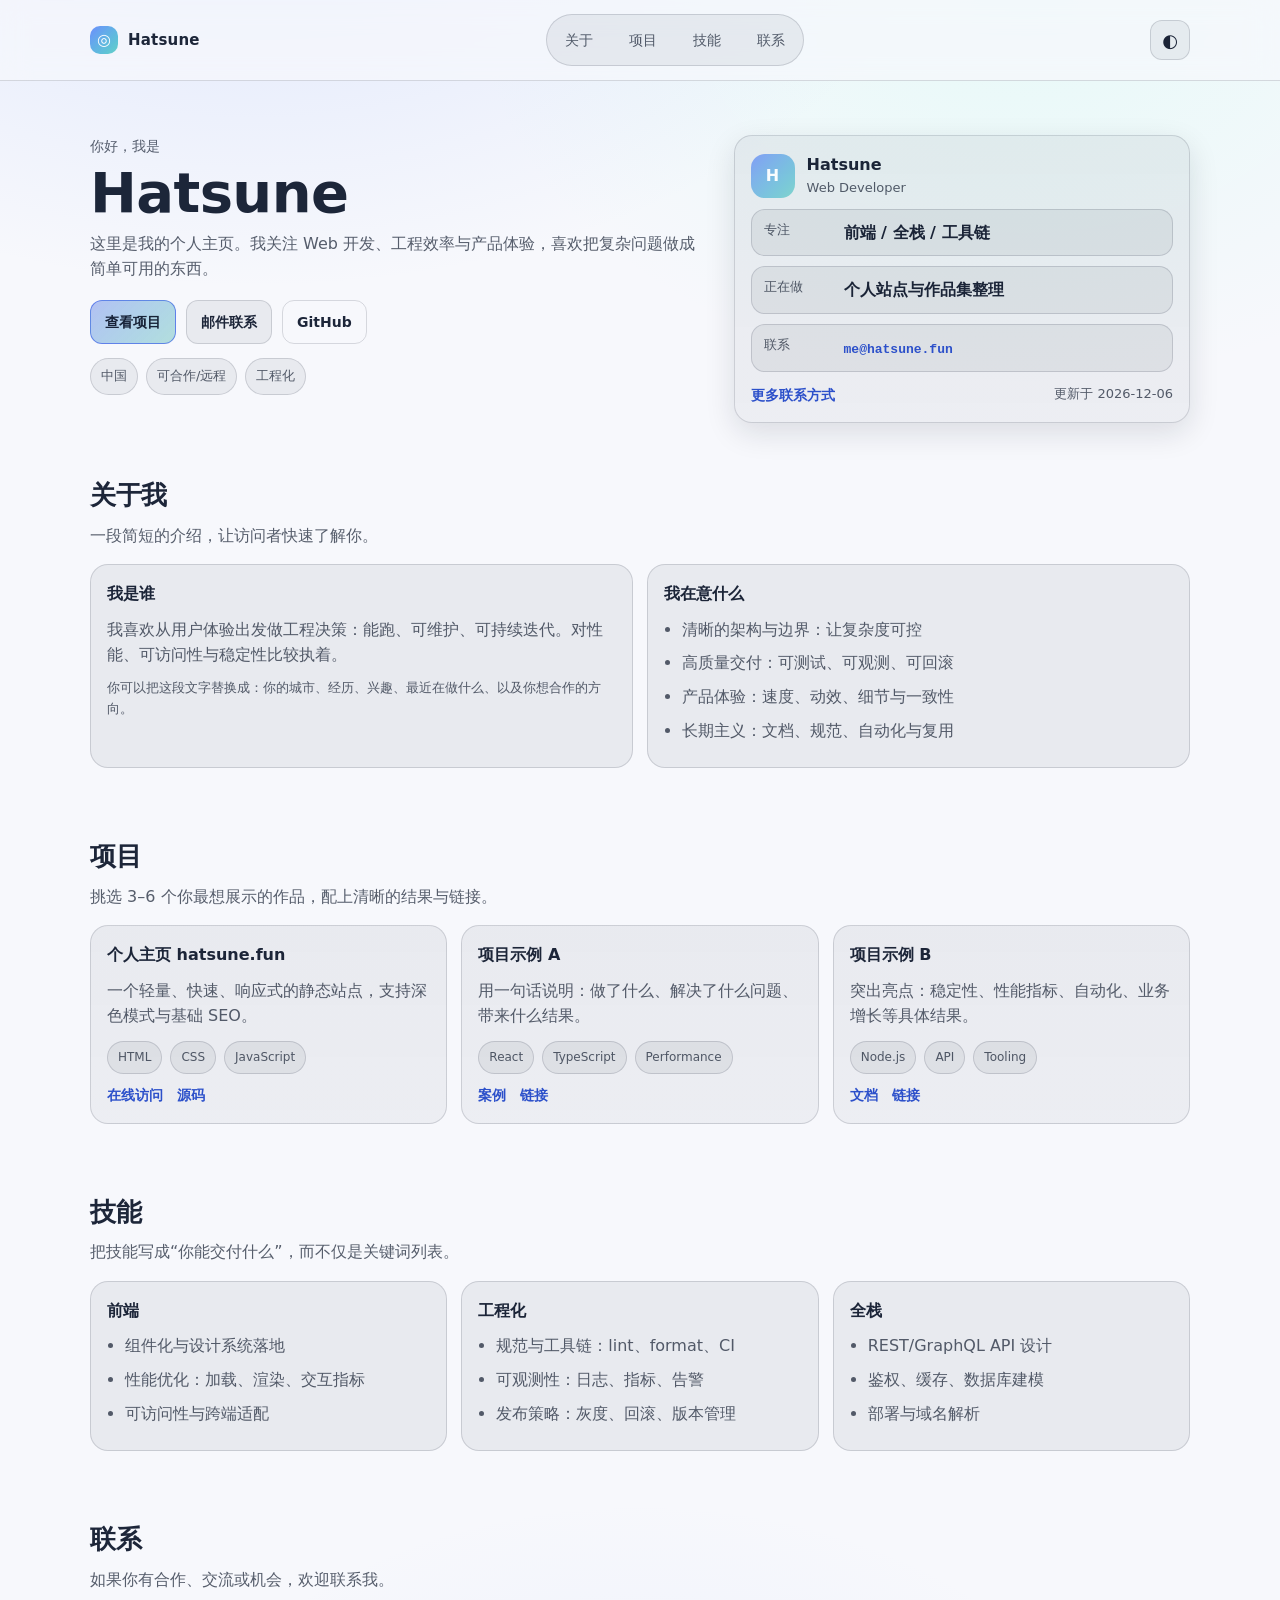
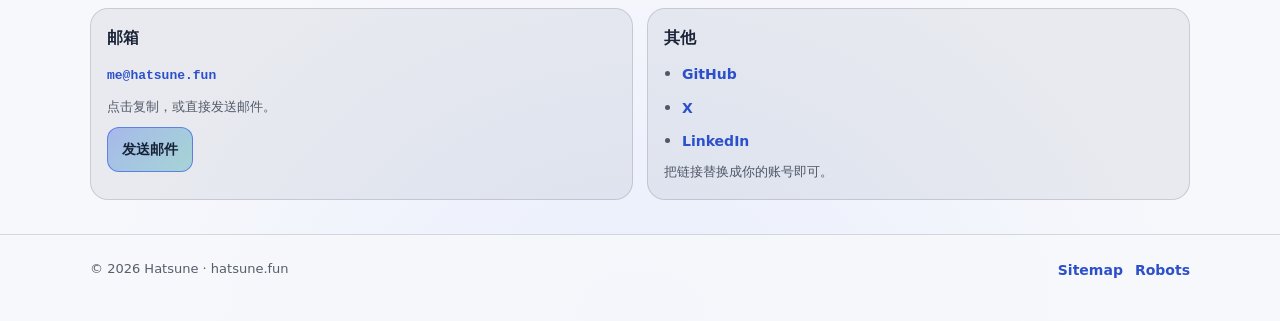
==== index.html @ 5d4ae2ef "init site" ====
<!doctype html>
<html lang="zh-CN">
  <head>
    <meta charset="utf-8" />
    <meta name="viewport" content="width=device-width, initial-scale=1" />
    <meta name="color-scheme" content="light dark" />
    <meta name="theme-color" content="#0b1020" />
    <title>Hatsune · 个人主页</title>
    <meta name="description" content="Hatsune 的个人主页：自我介绍、项目、技能与联系方式。" />
    <link rel="canonical" href="https://hatsune.fun/" />
    <link rel="icon" href="/favicon.svg" type="image/svg+xml" />
    <meta property="og:type" content="website" />
    <meta property="og:title" content="Hatsune · 个人主页" />
    <meta property="og:description" content="自我介绍、项目、技能与联系方式。" />
    <meta property="og:url" content="https://hatsune.fun/" />
    <meta property="og:site_name" content="hatsune.fun" />
    <meta name="twitter:card" content="summary" />
    <link rel="preload" href="/assets/styles.css" as="style" />
    <link rel="stylesheet" href="/assets/styles.css" />
  </head>
  <body>
    <a class="skip-link" href="#main">跳到正文</a>

    <header class="site-header">
      <div class="container header-inner">
        <a class="brand" href="/" aria-label="返回首页">
          <span class="brand-mark" aria-hidden="true">◎</span>
          <span class="brand-text">Hatsune</span>
        </a>

        <nav class="nav" aria-label="主导航">
          <a href="#about">关于</a>
          <a href="#projects">项目</a>
          <a href="#skills">技能</a>
          <a href="#contact">联系</a>
        </nav>

        <div class="header-actions">
          <button class="icon-button" type="button" data-theme-toggle aria-label="切换主题" title="切换主题">
            <span class="icon" aria-hidden="true">◐</span>
          </button>
        </div>
      </div>
    </header>

    <main id="main">
      <section class="hero">
        <div class="container hero-inner">
          <div class="hero-copy">
            <p class="eyebrow">你好，我是</p>
            <h1 class="hero-title">Hatsune</h1>
            <p class="hero-subtitle">
              这里是我的个人主页。我关注 Web 开发、工程效率与产品体验，喜欢把复杂问题做成简单可用的东西。
            </p>

            <div class="cta-row">
              <a class="button primary" href="#projects">查看项目</a>
              <a class="button" href="mailto:me@hatsune.fun">邮件联系</a>
              <a class="button ghost" href="https://github.com/" rel="noreferrer" target="_blank">GitHub</a>
            </div>

            <div class="meta-row">
              <span class="pill">中国</span>
              <span class="pill">可合作/远程</span>
              <span class="pill">工程化</span>
            </div>
          </div>

          <div class="hero-card" aria-label="个人名片">
            <div class="card">
              <div class="card-header">
                <div class="avatar" aria-hidden="true">H</div>
                <div>
                  <div class="card-title">Hatsune</div>
                  <div class="card-subtitle">Web Developer</div>
                </div>
              </div>
              <dl class="kv">
                <div>
                  <dt>专注</dt>
                  <dd>前端 / 全栈 / 工具链</dd>
                </div>
                <div>
                  <dt>正在做</dt>
                  <dd>个人站点与作品集整理</dd>
                </div>
                <div>
                  <dt>联系</dt>
                  <dd>
                    <button class="link-button" type="button" data-copy="me@hatsune.fun" aria-label="复制邮箱">
                      me@hatsune.fun
                    </button>
                  </dd>
                </div>
              </dl>
              <div class="card-footer">
                <a class="text-link" href="#contact">更多联系方式</a>
                <span class="muted" data-last-updated>更新于 2026-06-09</span>
              </div>
            </div>
          </div>
        </div>
      </section>

      <section id="about" class="section">
        <div class="container">
          <div class="section-head">
            <h2>关于我</h2>
            <p>一段简短的介绍，让访问者快速了解你。</p>
          </div>

          <div class="grid-2">
            <div class="panel">
              <h3>我是谁</h3>
              <p>
                我喜欢从用户体验出发做工程决策：能跑、可维护、可持续迭代。对性能、可访问性与稳定性比较执着。
              </p>
              <p class="muted">
                你可以把这段文字替换成：你的城市、经历、兴趣、最近在做什么、以及你想合作的方向。
              </p>
            </div>

            <div class="panel">
              <h3>我在意什么</h3>
              <ul class="list">
                <li>清晰的架构与边界：让复杂度可控</li>
                <li>高质量交付：可测试、可观测、可回滚</li>
                <li>产品体验：速度、动效、细节与一致性</li>
                <li>长期主义：文档、规范、自动化与复用</li>
              </ul>
            </div>
          </div>
        </div>
      </section>

      <section id="projects" class="section">
        <div class="container">
          <div class="section-head">
            <h2>项目</h2>
            <p>挑选 3–6 个你最想展示的作品，配上清晰的结果与链接。</p>
          </div>

          <div class="cards">
            <article class="project-card">
              <h3>个人主页 hatsune.fun</h3>
              <p>一个轻量、快速、响应式的静态站点，支持深色模式与基础 SEO。</p>
              <div class="tags">
                <span class="tag">HTML</span>
                <span class="tag">CSS</span>
                <span class="tag">JavaScript</span>
              </div>
              <div class="card-actions">
                <a class="text-link" href="/">在线访问</a>
                <a class="text-link" href="https://github.com/" rel="noreferrer" target="_blank">源码</a>
              </div>
            </article>

            <article class="project-card">
              <h3>项目示例 A</h3>
              <p>用一句话说明：做了什么、解决了什么问题、带来什么结果。</p>
              <div class="tags">
                <span class="tag">React</span>
                <span class="tag">TypeScript</span>
                <span class="tag">Performance</span>
              </div>
              <div class="card-actions">
                <a class="text-link" href="#" aria-disabled="true">案例</a>
                <a class="text-link" href="#" aria-disabled="true">链接</a>
              </div>
            </article>

            <article class="project-card">
              <h3>项目示例 B</h3>
              <p>突出亮点：稳定性、性能指标、自动化、业务增长等具体结果。</p>
              <div class="tags">
                <span class="tag">Node.js</span>
                <span class="tag">API</span>
                <span class="tag">Tooling</span>
              </div>
              <div class="card-actions">
                <a class="text-link" href="#" aria-disabled="true">文档</a>
                <a class="text-link" href="#" aria-disabled="true">链接</a>
              </div>
            </article>
          </div>
        </div>
      </section>

      <section id="skills" class="section">
        <div class="container">
          <div class="section-head">
            <h2>技能</h2>
            <p>把技能写成“你能交付什么”，而不仅是关键词列表。</p>
          </div>

          <div class="grid-3">
            <div class="panel">
              <h3>前端</h3>
              <ul class="list">
                <li>组件化与设计系统落地</li>
                <li>性能优化：加载、渲染、交互指标</li>
                <li>可访问性与跨端适配</li>
              </ul>
            </div>
            <div class="panel">
              <h3>工程化</h3>
              <ul class="list">
                <li>规范与工具链：lint、format、CI</li>
                <li>可观测性：日志、指标、告警</li>
                <li>发布策略：灰度、回滚、版本管理</li>
              </ul>
            </div>
            <div class="panel">
              <h3>全栈</h3>
              <ul class="list">
                <li>REST/GraphQL API 设计</li>
                <li>鉴权、缓存、数据库建模</li>
                <li>部署与域名解析</li>
              </ul>
            </div>
          </div>
        </div>
      </section>

      <section id="contact" class="section">
        <div class="container">
          <div class="section-head">
            <h2>联系</h2>
            <p>如果你有合作、交流或机会，欢迎联系我。</p>
          </div>

          <div class="grid-2">
            <div class="panel">
              <h3>邮箱</h3>
              <p>
                <button class="link-button" type="button" data-copy="me@hatsune.fun">me@hatsune.fun</button>
              </p>
              <p class="muted">点击复制，或直接发送邮件。</p>
              <div class="card-actions">
                <a class="button primary" href="mailto:me@hatsune.fun">发送邮件</a>
              </div>
            </div>

            <div class="panel">
              <h3>其他</h3>
              <ul class="list">
                <li><a class="text-link" href="https://github.com/" rel="noreferrer" target="_blank">GitHub</a></li>
                <li><a class="text-link" href="https://x.com/" rel="noreferrer" target="_blank">X</a></li>
                <li><a class="text-link" href="https://www.linkedin.com/" rel="noreferrer" target="_blank">LinkedIn</a></li>
              </ul>
              <p class="muted">把链接替换成你的账号即可。</p>
            </div>
          </div>
        </div>
      </section>
    </main>

    <footer class="site-footer">
      <div class="container footer-inner">
        <div class="muted">© <span data-year></span> Hatsune · hatsune.fun</div>
        <div class="footer-links">
          <a class="text-link" href="/sitemap.xml">Sitemap</a>
          <a class="text-link" href="/robots.txt">Robots</a>
        </div>
      </div>
    </footer>

    <div class="toast" role="status" aria-live="polite" aria-atomic="true" hidden data-toast></div>

    <script src="/assets/main.js" defer></script>
  </body>
</html>
---- assets/styles.css ----
:root{
  --bg: #0b1020;
  --panel: rgba(255,255,255,.06);
  --panel-2: rgba(255,255,255,.08);
  --text: rgba(255,255,255,.92);
  --muted: rgba(255,255,255,.68);
  --border: rgba(255,255,255,.12);
  --shadow: 0 10px 30px rgba(0,0,0,.25);
  --accent: #86a8ff;
  --accent-2: #9effe5;
  --danger: #ff6b6b;
  --radius: 18px;
  --radius-sm: 12px;
  --container: 1100px;
  --font: ui-sans-serif, system-ui, -apple-system, BlinkMacSystemFont, "Segoe UI", "PingFang SC", "Hiragino Sans GB", "Microsoft YaHei", Arial, sans-serif;
  --mono: ui-monospace, SFMono-Regular, Menlo, Monaco, Consolas, "Liberation Mono", monospace;
}

:root[data-theme="light"]{
  --bg: #f7f8fc;
  --panel: rgba(10,20,40,.06);
  --panel-2: rgba(10,20,40,.08);
  --text: rgba(10,20,40,.92);
  --muted: rgba(10,20,40,.68);
  --border: rgba(10,20,40,.14);
  --shadow: 0 10px 30px rgba(15,25,40,.12);
  --accent: #315efb;
  --accent-2: #0fb7a2;
}

*{ box-sizing: border-box; }
html{ scroll-behavior: smooth; }
body{
  margin: 0;
  font-family: var(--font);
  color: var(--text);
  background:
    radial-gradient(1200px 800px at 20% -10%, rgba(134,168,255,.25), transparent 60%),
    radial-gradient(1000px 700px at 80% 0%, rgba(158,255,229,.18), transparent 55%),
    radial-gradient(900px 700px at 50% 100%, rgba(134,168,255,.12), transparent 60%),
    var(--bg);
  min-height: 100vh;
  line-height: 1.6;
}

a{ color: inherit; text-decoration: none; }
button{ font-family: inherit; }

.container{
  width: min(var(--container), calc(100% - 40px));
  margin: 0 auto;
}

.skip-link{
  position: absolute;
  left: 12px;
  top: 12px;
  padding: 10px 12px;
  background: var(--panel-2);
  border: 1px solid var(--border);
  border-radius: 999px;
  box-shadow: var(--shadow);
  transform: translateY(-200%);
  transition: transform .2s ease;
  z-index: 1000;
}
.skip-link:focus{ transform: translateY(0); outline: none; }

.site-header{
  position: sticky;
  top: 0;
  z-index: 100;
  backdrop-filter: blur(14px);
  background: color-mix(in srgb, var(--bg) 70%, transparent);
  border-bottom: 1px solid var(--border);
}

.header-inner{
  display: flex;
  align-items: center;
  gap: 16px;
  justify-content: space-between;
  padding: 14px 0;
}

.brand{
  display: inline-flex;
  align-items: center;
  gap: 10px;
  font-weight: 700;
  letter-spacing: .2px;
}

.brand-mark{
  width: 28px;
  height: 28px;
  display: inline-grid;
  place-items: center;
  border-radius: 10px;
  background: linear-gradient(135deg, color-mix(in srgb, var(--accent) 70%, transparent), color-mix(in srgb, var(--accent-2) 60%, transparent));
  color: rgba(255,255,255,.96);
}

.brand-text{ font-size: 15px; }

.nav{
  display: flex;
  align-items: center;
  gap: 12px;
  padding: 6px;
  border: 1px solid var(--border);
  border-radius: 999px;
  background: var(--panel);
}
.nav a{
  padding: 8px 12px;
  border-radius: 999px;
  color: var(--muted);
  font-size: 14px;
}
.nav a:hover{ background: var(--panel-2); color: var(--text); }

.header-actions{ display: flex; align-items: center; gap: 10px; }

.icon-button{
  width: 40px;
  height: 40px;
  border-radius: 12px;
  background: var(--panel);
  border: 1px solid var(--border);
  color: var(--text);
  display: inline-grid;
  place-items: center;
  cursor: pointer;
}
.icon-button:hover{ background: var(--panel-2); }
.icon{ font-size: 18px; }

.hero{
  padding: 54px 0 18px;
}

.hero-inner{
  display: grid;
  grid-template-columns: 1.15fr .85fr;
  gap: 26px;
  align-items: start;
}

.eyebrow{
  margin: 0;
  color: var(--muted);
  font-size: 14px;
}

.hero-title{
  margin: 6px 0 8px;
  font-size: clamp(40px, 5vw, 56px);
  letter-spacing: -0.6px;
  line-height: 1.05;
}

.hero-subtitle{
  margin: 0 0 18px;
  color: var(--muted);
  font-size: 16px;
  max-width: 60ch;
}

.cta-row{
  display: flex;
  flex-wrap: wrap;
  gap: 10px;
  margin-bottom: 14px;
}

.button{
  display: inline-flex;
  align-items: center;
  justify-content: center;
  gap: 8px;
  padding: 10px 14px;
  border-radius: 12px;
  border: 1px solid var(--border);
  background: var(--panel);
  color: var(--text);
  font-weight: 600;
  font-size: 14px;
}
.button:hover{ background: var(--panel-2); }
.button.primary{
  border-color: color-mix(in srgb, var(--accent) 55%, var(--border));
  background: linear-gradient(135deg, color-mix(in srgb, var(--accent) 30%, var(--panel)), color-mix(in srgb, var(--accent-2) 24%, var(--panel)));
}
.button.ghost{ background: transparent; }

.meta-row{
  display: flex;
  flex-wrap: wrap;
  gap: 8px;
  margin-top: 4px;
}
.pill{
  padding: 7px 10px;
  border-radius: 999px;
  border: 1px solid var(--border);
  background: var(--panel);
  color: var(--muted);
  font-size: 13px;
}

.hero-card .card{
  border-radius: var(--radius);
  border: 1px solid var(--border);
  background: linear-gradient(180deg, var(--panel), color-mix(in srgb, var(--panel) 75%, transparent));
  box-shadow: var(--shadow);
  padding: 16px;
}
.card-header{
  display: flex;
  align-items: center;
  gap: 12px;
  margin-bottom: 10px;
}
.avatar{
  width: 44px;
  height: 44px;
  border-radius: 14px;
  display: inline-grid;
  place-items: center;
  background: linear-gradient(135deg, color-mix(in srgb, var(--accent) 55%, transparent), color-mix(in srgb, var(--accent-2) 45%, transparent));
  color: rgba(255,255,255,.96);
  font-weight: 800;
  letter-spacing: .2px;
}
.card-title{ font-weight: 800; }
.card-subtitle{ color: var(--muted); font-size: 13px; }

.kv{
  margin: 0;
  display: grid;
  gap: 10px;
}
.kv > div{
  display: grid;
  grid-template-columns: 70px 1fr;
  gap: 10px;
  padding: 10px 12px;
  border-radius: 14px;
  border: 1px solid var(--border);
  background: var(--panel);
}
.kv dt{ color: var(--muted); font-size: 13px; }
.kv dd{ margin: 0; font-weight: 600; }

.card-footer{
  margin-top: 12px;
  display: flex;
  justify-content: space-between;
  align-items: center;
  gap: 10px;
}

.section{
  padding: 34px 0;
}
.section-head{
  display: grid;
  gap: 6px;
  margin-bottom: 16px;
}
.section-head h2{
  margin: 0;
  font-size: 26px;
  letter-spacing: -0.4px;
}
.section-head p{
  margin: 0;
  color: var(--muted);
}

.grid-2{
  display: grid;
  grid-template-columns: 1fr 1fr;
  gap: 14px;
}
.grid-3{
  display: grid;
  grid-template-columns: 1fr 1fr 1fr;
  gap: 14px;
}

.panel{
  border-radius: var(--radius);
  border: 1px solid var(--border);
  background: var(--panel);
  padding: 16px;
}
.panel h3{ margin: 0 0 10px; font-size: 16px; }
.panel p{ margin: 0 0 10px; color: var(--muted); }
.panel p:last-child{ margin-bottom: 0; }

.list{
  margin: 0;
  padding-left: 18px;
  color: var(--muted);
}
.list li{ margin: 8px 0; }

.cards{
  display: grid;
  grid-template-columns: repeat(3, minmax(0, 1fr));
  gap: 14px;
}
.project-card{
  border-radius: var(--radius);
  border: 1px solid var(--border);
  background: linear-gradient(180deg, var(--panel), color-mix(in srgb, var(--panel) 75%, transparent));
  padding: 16px;
  min-height: 190px;
  display: flex;
  flex-direction: column;
  gap: 10px;
}
.project-card h3{ margin: 0; font-size: 16px; }
.project-card p{ margin: 0; color: var(--muted); }

.tags{
  display: flex;
  flex-wrap: wrap;
  gap: 8px;
  margin-top: 2px;
}
.tag{
  padding: 6px 10px;
  border-radius: 999px;
  border: 1px solid var(--border);
  background: var(--panel);
  color: var(--muted);
  font-size: 12px;
}

.card-actions{
  margin-top: auto;
  display: flex;
  gap: 14px;
  align-items: center;
}

.text-link{
  color: color-mix(in srgb, var(--accent) 75%, var(--text));
  font-weight: 650;
  font-size: 14px;
}
.text-link:hover{ text-decoration: underline; }

.link-button{
  padding: 0;
  border: 0;
  background: transparent;
  color: color-mix(in srgb, var(--accent) 75%, var(--text));
  font-weight: 700;
  cursor: pointer;
  font-family: var(--mono);
  font-size: 13px;
}
.link-button:hover{ text-decoration: underline; }

.muted{ color: var(--muted); font-size: 13px; }

.site-footer{
  padding: 24px 0 40px;
  border-top: 1px solid var(--border);
  background: color-mix(in srgb, var(--bg) 85%, transparent);
}
.footer-inner{
  display: flex;
  align-items: center;
  justify-content: space-between;
  gap: 10px;
}
.footer-links{
  display: flex;
  gap: 12px;
  align-items: center;
}

.toast{
  position: fixed;
  left: 50%;
  bottom: 18px;
  transform: translateX(-50%);
  padding: 10px 12px;
  border-radius: 12px;
  border: 1px solid var(--border);
  background: color-mix(in srgb, var(--bg) 70%, transparent);
  box-shadow: var(--shadow);
  color: var(--text);
  backdrop-filter: blur(14px);
  max-width: min(520px, calc(100% - 24px));
}

@media (max-width: 920px){
  .hero-inner{ grid-template-columns: 1fr; }
  .cards{ grid-template-columns: 1fr; }
  .grid-3{ grid-template-columns: 1fr; }
  .grid-2{ grid-template-columns: 1fr; }
  .nav{ display: none; }
  .hero{ padding-top: 34px; }
}

@media (prefers-reduced-motion: reduce){
  html{ scroll-behavior: auto; }
  *{ transition: none !important; }
}
---- assets/styles.css ----
:root{
  --bg: #0b1020;
  --panel: rgba(255,255,255,.06);
  --panel-2: rgba(255,255,255,.08);
  --text: rgba(255,255,255,.92);
  --muted: rgba(255,255,255,.68);
  --border: rgba(255,255,255,.12);
  --shadow: 0 10px 30px rgba(0,0,0,.25);
  --accent: #86a8ff;
  --accent-2: #9effe5;
  --danger: #ff6b6b;
  --radius: 18px;
  --radius-sm: 12px;
  --container: 1100px;
  --font: ui-sans-serif, system-ui, -apple-system, BlinkMacSystemFont, "Segoe UI", "PingFang SC", "Hiragino Sans GB", "Microsoft YaHei", Arial, sans-serif;
  --mono: ui-monospace, SFMono-Regular, Menlo, Monaco, Consolas, "Liberation Mono", monospace;
}

:root[data-theme="light"]{
  --bg: #f7f8fc;
  --panel: rgba(10,20,40,.06);
  --panel-2: rgba(10,20,40,.08);
  --text: rgba(10,20,40,.92);
  --muted: rgba(10,20,40,.68);
  --border: rgba(10,20,40,.14);
  --shadow: 0 10px 30px rgba(15,25,40,.12);
  --accent: #315efb;
  --accent-2: #0fb7a2;
}

*{ box-sizing: border-box; }
html{ scroll-behavior: smooth; }
body{
  margin: 0;
  font-family: var(--font);
  color: var(--text);
  background:
    radial-gradient(1200px 800px at 20% -10%, rgba(134,168,255,.25), transparent 60%),
    radial-gradient(1000px 700px at 80% 0%, rgba(158,255,229,.18), transparent 55%),
    radial-gradient(900px 700px at 50% 100%, rgba(134,168,255,.12), transparent 60%),
    var(--bg);
  min-height: 100vh;
  line-height: 1.6;
}

a{ color: inherit; text-decoration: none; }
button{ font-family: inherit; }

.container{
  width: min(var(--container), calc(100% - 40px));
  margin: 0 auto;
}

.skip-link{
  position: absolute;
  left: 12px;
  top: 12px;
  padding: 10px 12px;
  background: var(--panel-2);
  border: 1px solid var(--border);
  border-radius: 999px;
  box-shadow: var(--shadow);
  transform: translateY(-200%);
  transition: transform .2s ease;
  z-index: 1000;
}
.skip-link:focus{ transform: translateY(0); outline: none; }

.site-header{
  position: sticky;
  top: 0;
  z-index: 100;
  backdrop-filter: blur(14px);
  background: color-mix(in srgb, var(--bg) 70%, transparent);
  border-bottom: 1px solid var(--border);
}

.header-inner{
  display: flex;
  align-items: center;
  gap: 16px;
  justify-content: space-between;
  padding: 14px 0;
}

.brand{
  display: inline-flex;
  align-items: center;
  gap: 10px;
  font-weight: 700;
  letter-spacing: .2px;
}

.brand-mark{
  width: 28px;
  height: 28px;
  display: inline-grid;
  place-items: center;
  border-radius: 10px;
  background: linear-gradient(135deg, color-mix(in srgb, var(--accent) 70%, transparent), color-mix(in srgb, var(--accent-2) 60%, transparent));
  color: rgba(255,255,255,.96);
}

.brand-text{ font-size: 15px; }

.nav{
  display: flex;
  align-items: center;
  gap: 12px;
  padding: 6px;
  border: 1px solid var(--border);
  border-radius: 999px;
  background: var(--panel);
}
.nav a{
  padding: 8px 12px;
  border-radius: 999px;
  color: var(--muted);
  font-size: 14px;
}
.nav a:hover{ background: var(--panel-2); color: var(--text); }

.header-actions{ display: flex; align-items: center; gap: 10px; }

.icon-button{
  width: 40px;
  height: 40px;
  border-radius: 12px;
  background: var(--panel);
  border: 1px solid var(--border);
  color: var(--text);
  display: inline-grid;
  place-items: center;
  cursor: pointer;
}
.icon-button:hover{ background: var(--panel-2); }
.icon{ font-size: 18px; }

.hero{
  padding: 54px 0 18px;
}

.hero-inner{
  display: grid;
  grid-template-columns: 1.15fr .85fr;
  gap: 26px;
  align-items: start;
}

.eyebrow{
  margin: 0;
  color: var(--muted);
  font-size: 14px;
}

.hero-title{
  margin: 6px 0 8px;
  font-size: clamp(40px, 5vw, 56px);
  letter-spacing: -0.6px;
  line-height: 1.05;
}

.hero-subtitle{
  margin: 0 0 18px;
  color: var(--muted);
  font-size: 16px;
  max-width: 60ch;
}

.cta-row{
  display: flex;
  flex-wrap: wrap;
  gap: 10px;
  margin-bottom: 14px;
}

.button{
  display: inline-flex;
  align-items: center;
  justify-content: center;
  gap: 8px;
  padding: 10px 14px;
  border-radius: 12px;
  border: 1px solid var(--border);
  background: var(--panel);
  color: var(--text);
  font-weight: 600;
  font-size: 14px;
}
.button:hover{ background: var(--panel-2); }
.button.primary{
  border-color: color-mix(in srgb, var(--accent) 55%, var(--border));
  background: linear-gradient(135deg, color-mix(in srgb, var(--accent) 30%, var(--panel)), color-mix(in srgb, var(--accent-2) 24%, var(--panel)));
}
.button.ghost{ background: transparent; }

.meta-row{
  display: flex;
  flex-wrap: wrap;
  gap: 8px;
  margin-top: 4px;
}
.pill{
  padding: 7px 10px;
  border-radius: 999px;
  border: 1px solid var(--border);
  background: var(--panel);
  color: var(--muted);
  font-size: 13px;
}

.hero-card .card{
  border-radius: var(--radius);
  border: 1px solid var(--border);
  background: linear-gradient(180deg, var(--panel), color-mix(in srgb, var(--panel) 75%, transparent));
  box-shadow: var(--shadow);
  padding: 16px;
}
.card-header{
  display: flex;
  align-items: center;
  gap: 12px;
  margin-bottom: 10px;
}
.avatar{
  width: 44px;
  height: 44px;
  border-radius: 14px;
  display: inline-grid;
  place-items: center;
  background: linear-gradient(135deg, color-mix(in srgb, var(--accent) 55%, transparent), color-mix(in srgb, var(--accent-2) 45%, transparent));
  color: rgba(255,255,255,.96);
  font-weight: 800;
  letter-spacing: .2px;
}
.card-title{ font-weight: 800; }
.card-subtitle{ color: var(--muted); font-size: 13px; }

.kv{
  margin: 0;
  display: grid;
  gap: 10px;
}
.kv > div{
  display: grid;
  grid-template-columns: 70px 1fr;
  gap: 10px;
  padding: 10px 12px;
  border-radius: 14px;
  border: 1px solid var(--border);
  background: var(--panel);
}
.kv dt{ color: var(--muted); font-size: 13px; }
.kv dd{ margin: 0; font-weight: 600; }

.card-footer{
  margin-top: 12px;
  display: flex;
  justify-content: space-between;
  align-items: center;
  gap: 10px;
}

.section{
  padding: 34px 0;
}
.section-head{
  display: grid;
  gap: 6px;
  margin-bottom: 16px;
}
.section-head h2{
  margin: 0;
  font-size: 26px;
  letter-spacing: -0.4px;
}
.section-head p{
  margin: 0;
  color: var(--muted);
}

.grid-2{
  display: grid;
  grid-template-columns: 1fr 1fr;
  gap: 14px;
}
.grid-3{
  display: grid;
  grid-template-columns: 1fr 1fr 1fr;
  gap: 14px;
}

.panel{
  border-radius: var(--radius);
  border: 1px solid var(--border);
  background: var(--panel);
  padding: 16px;
}
.panel h3{ margin: 0 0 10px; font-size: 16px; }
.panel p{ margin: 0 0 10px; color: var(--muted); }
.panel p:last-child{ margin-bottom: 0; }

.list{
  margin: 0;
  padding-left: 18px;
  color: var(--muted);
}
.list li{ margin: 8px 0; }

.cards{
  display: grid;
  grid-template-columns: repeat(3, minmax(0, 1fr));
  gap: 14px;
}
.project-card{
  border-radius: var(--radius);
  border: 1px solid var(--border);
  background: linear-gradient(180deg, var(--panel), color-mix(in srgb, var(--panel) 75%, transparent));
  padding: 16px;
  min-height: 190px;
  display: flex;
  flex-direction: column;
  gap: 10px;
}
.project-card h3{ margin: 0; font-size: 16px; }
.project-card p{ margin: 0; color: var(--muted); }

.tags{
  display: flex;
  flex-wrap: wrap;
  gap: 8px;
  margin-top: 2px;
}
.tag{
  padding: 6px 10px;
  border-radius: 999px;
  border: 1px solid var(--border);
  background: var(--panel);
  color: var(--muted);
  font-size: 12px;
}

.card-actions{
  margin-top: auto;
  display: flex;
  gap: 14px;
  align-items: center;
}

.text-link{
  color: color-mix(in srgb, var(--accent) 75%, var(--text));
  font-weight: 650;
  font-size: 14px;
}
.text-link:hover{ text-decoration: underline; }

.link-button{
  padding: 0;
  border: 0;
  background: transparent;
  color: color-mix(in srgb, var(--accent) 75%, var(--text));
  font-weight: 700;
  cursor: pointer;
  font-family: var(--mono);
  font-size: 13px;
}
.link-button:hover{ text-decoration: underline; }

.muted{ color: var(--muted); font-size: 13px; }

.site-footer{
  padding: 24px 0 40px;
  border-top: 1px solid var(--border);
  background: color-mix(in srgb, var(--bg) 85%, transparent);
}
.footer-inner{
  display: flex;
  align-items: center;
  justify-content: space-between;
  gap: 10px;
}
.footer-links{
  display: flex;
  gap: 12px;
  align-items: center;
}

.toast{
  position: fixed;
  left: 50%;
  bottom: 18px;
  transform: translateX(-50%);
  padding: 10px 12px;
  border-radius: 12px;
  border: 1px solid var(--border);
  background: color-mix(in srgb, var(--bg) 70%, transparent);
  box-shadow: var(--shadow);
  color: var(--text);
  backdrop-filter: blur(14px);
  max-width: min(520px, calc(100% - 24px));
}

@media (max-width: 920px){
  .hero-inner{ grid-template-columns: 1fr; }
  .cards{ grid-template-columns: 1fr; }
  .grid-3{ grid-template-columns: 1fr; }
  .grid-2{ grid-template-columns: 1fr; }
  .nav{ display: none; }
  .hero{ padding-top: 34px; }
}

@media (prefers-reduced-motion: reduce){
  html{ scroll-behavior: auto; }
  *{ transition: none !important; }
}
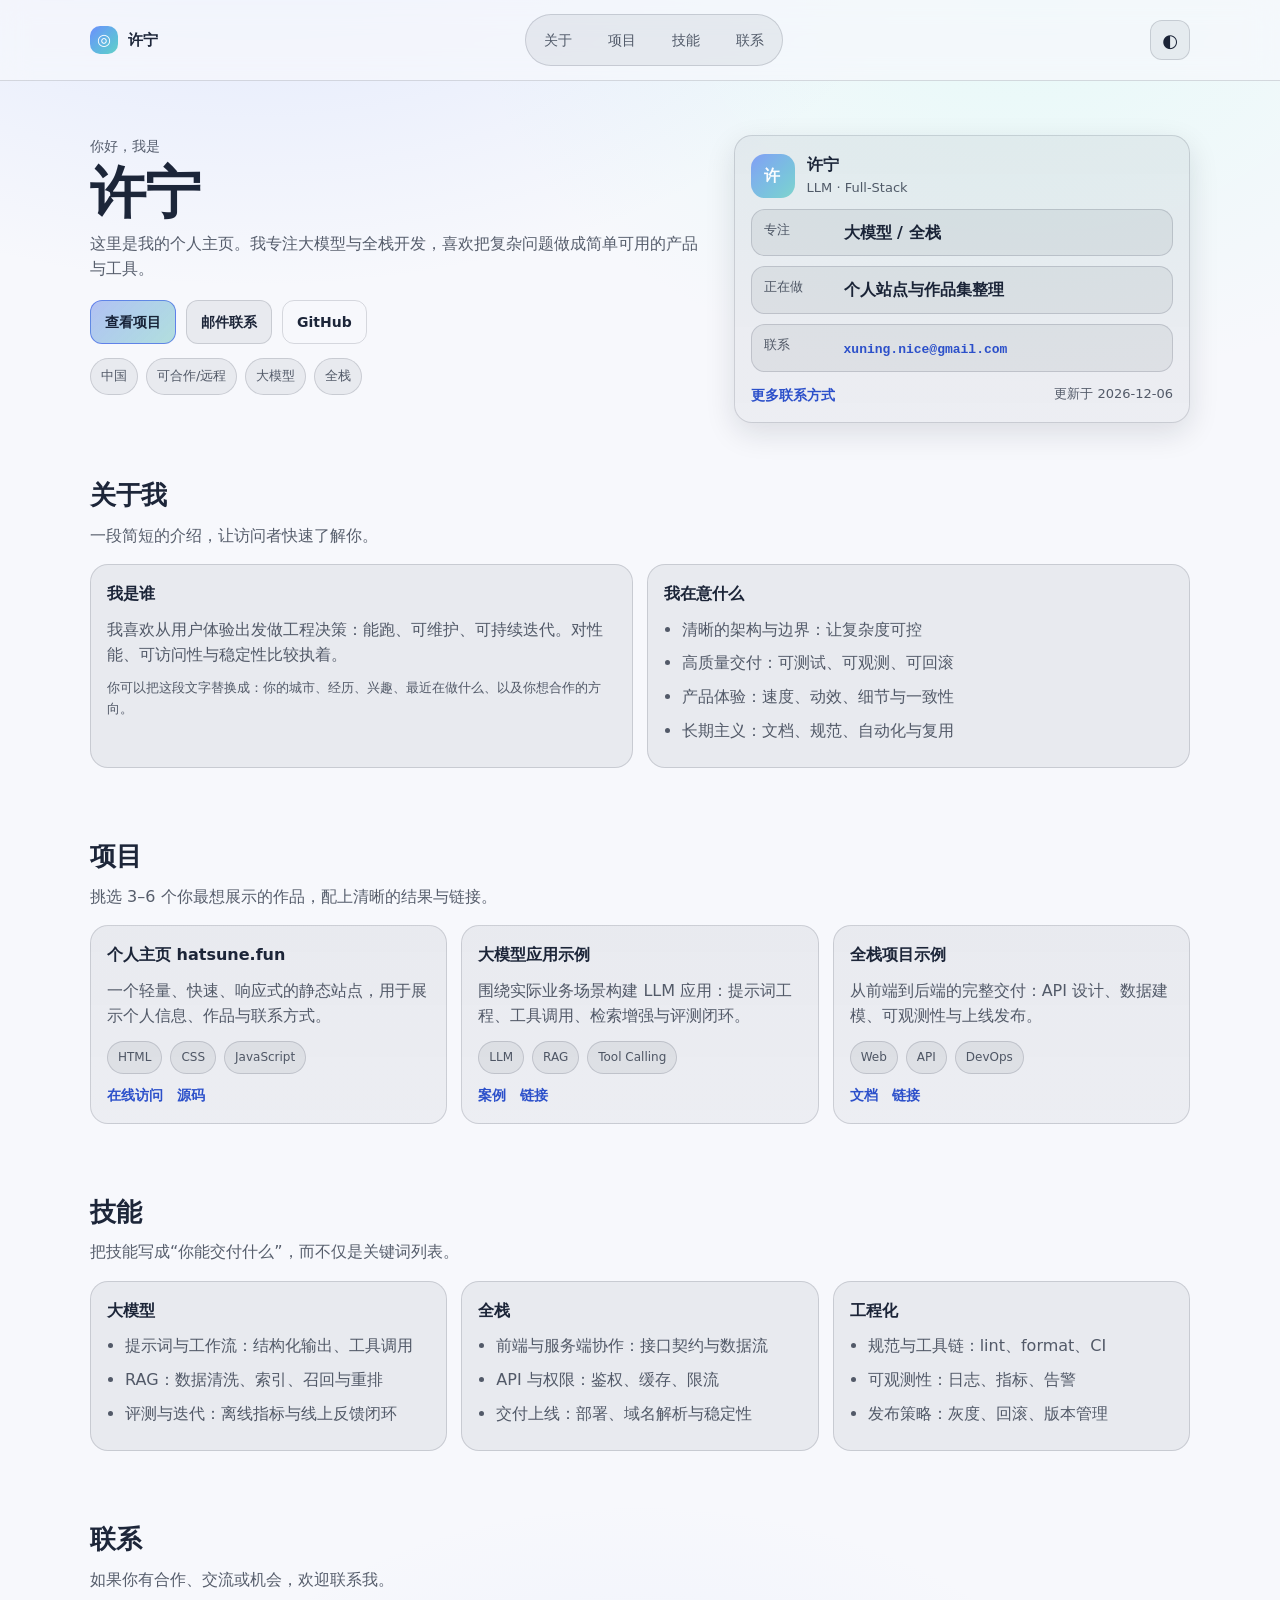
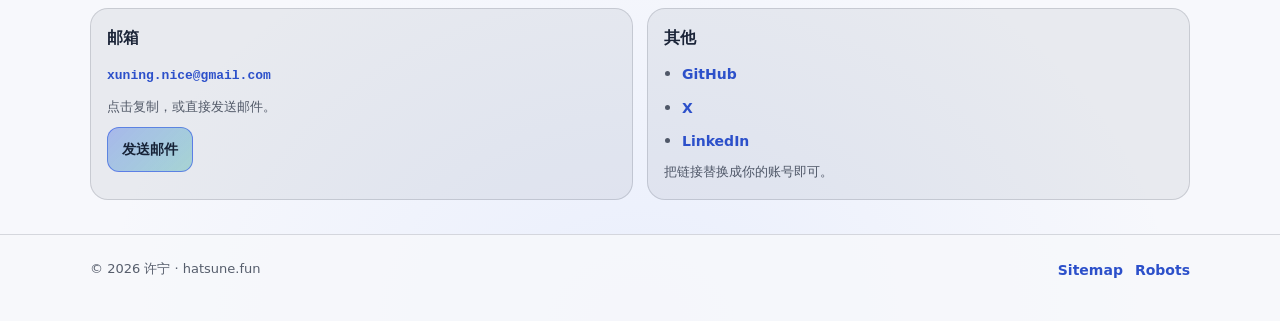
==== commit edfa02d3: "update profile content" ====
--- a/index.html
+++ b/index.html
@@ -5,13 +5,13 @@
     <meta name="viewport" content="width=device-width, initial-scale=1" />
     <meta name="color-scheme" content="light dark" />
     <meta name="theme-color" content="#0b1020" />
-    <title>Hatsune · 个人主页</title>
-    <meta name="description" content="Hatsune 的个人主页：自我介绍、项目、技能与联系方式。" />
+    <title>许宁 · 个人主页</title>
+    <meta name="description" content="许宁的个人主页：大模型与全栈方向，自我介绍、项目与联系方式。" />
     <link rel="canonical" href="https://hatsune.fun/" />
     <link rel="icon" href="/favicon.svg" type="image/svg+xml" />
     <meta property="og:type" content="website" />
-    <meta property="og:title" content="Hatsune · 个人主页" />
-    <meta property="og:description" content="自我介绍、项目、技能与联系方式。" />
+    <meta property="og:title" content="许宁 · 个人主页" />
+    <meta property="og:description" content="大模型与全栈方向：自我介绍、项目与联系方式。" />
     <meta property="og:url" content="https://hatsune.fun/" />
     <meta property="og:site_name" content="hatsune.fun" />
     <meta name="twitter:card" content="summary" />
@@ -25,7 +25,7 @@
       <div class="container header-inner">
         <a class="brand" href="/" aria-label="返回首页">
           <span class="brand-mark" aria-hidden="true">◎</span>
-          <span class="brand-text">Hatsune</span>
+          <span class="brand-text">许宁</span>
         </a>
 
         <nav class="nav" aria-label="主导航">
@@ -36,9 +36,42 @@
         </nav>
 
         <div class="header-actions">
+          <button
+            class="icon-button menu-button"
+            type="button"
+            data-nav-toggle
+            aria-label="打开菜单"
+            aria-controls="mobile-nav"
+            aria-expanded="false"
+            title="菜单"
+          >
+            <span class="icon" aria-hidden="true">≡</span>
+          </button>
           <button class="icon-button" type="button" data-theme-toggle aria-label="切换主题" title="切换主题">
             <span class="icon" aria-hidden="true">◐</span>
           </button>
+        </div>
+      </div>
+
+      <div class="nav-drawer" id="mobile-nav" data-nav-drawer hidden>
+        <button class="nav-backdrop" type="button" data-nav-close aria-label="关闭菜单"></button>
+        <div class="nav-sheet" role="dialog" aria-modal="true" aria-label="站点导航">
+          <div class="nav-sheet-head">
+            <div class="nav-sheet-title">导航</div>
+            <button class="icon-button" type="button" data-nav-close aria-label="关闭菜单" title="关闭">
+              <span class="icon" aria-hidden="true">×</span>
+            </button>
+          </div>
+          <nav class="nav-sheet-links" aria-label="移动端导航">
+            <a href="#about" data-nav-link>关于</a>
+            <a href="#projects" data-nav-link>项目</a>
+            <a href="#skills" data-nav-link>技能</a>
+            <a href="#contact" data-nav-link>联系</a>
+          </nav>
+          <div class="nav-sheet-actions">
+            <a class="button primary" href="#projects" data-nav-link>查看项目</a>
+            <a class="button" href="mailto:me@hatsune.fun">邮件联系</a>
+          </div>
         </div>
       </div>
     </header>
@@ -48,37 +81,38 @@
         <div class="container hero-inner">
           <div class="hero-copy">
             <p class="eyebrow">你好，我是</p>
-            <h1 class="hero-title">Hatsune</h1>
+            <h1 class="hero-title">许宁</h1>
             <p class="hero-subtitle">
-              这里是我的个人主页。我关注 Web 开发、工程效率与产品体验，喜欢把复杂问题做成简单可用的东西。
+              这里是我的个人主页。我专注大模型与全栈开发，喜欢把复杂问题做成简单可用的产品与工具。
             </p>
 
             <div class="cta-row">
               <a class="button primary" href="#projects">查看项目</a>
-              <a class="button" href="mailto:me@hatsune.fun">邮件联系</a>
-              <a class="button ghost" href="https://github.com/" rel="noreferrer" target="_blank">GitHub</a>
+              <a class="button" href="mailto:xuning.nice@gmail.com">邮件联系</a>
+              <a class="button ghost" href="https://github.com/XEN-XUNING" rel="noreferrer" target="_blank">GitHub</a>
             </div>
 
             <div class="meta-row">
               <span class="pill">中国</span>
               <span class="pill">可合作/远程</span>
-              <span class="pill">工程化</span>
+              <span class="pill">大模型</span>
+              <span class="pill">全栈</span>
             </div>
           </div>
 
           <div class="hero-card" aria-label="个人名片">
             <div class="card">
               <div class="card-header">
-                <div class="avatar" aria-hidden="true">H</div>
+                <div class="avatar" aria-hidden="true">许</div>
                 <div>
-                  <div class="card-title">Hatsune</div>
-                  <div class="card-subtitle">Web Developer</div>
+                  <div class="card-title">许宁</div>
+                  <div class="card-subtitle">LLM · Full-Stack</div>
                 </div>
               </div>
               <dl class="kv">
                 <div>
                   <dt>专注</dt>
-                  <dd>前端 / 全栈 / 工具链</dd>
+                  <dd>大模型 / 全栈</dd>
                 </div>
                 <div>
                   <dt>正在做</dt>
@@ -87,8 +121,8 @@
                 <div>
                   <dt>联系</dt>
                   <dd>
-                    <button class="link-button" type="button" data-copy="me@hatsune.fun" aria-label="复制邮箱">
-                      me@hatsune.fun
+                    <button class="link-button" type="button" data-copy="xuning.nice@gmail.com" aria-label="复制邮箱">
+                      xuning.nice@gmail.com
                     </button>
                   </dd>
                 </div>
@@ -143,7 +177,7 @@
           <div class="cards">
             <article class="project-card">
               <h3>个人主页 hatsune.fun</h3>
-              <p>一个轻量、快速、响应式的静态站点，支持深色模式与基础 SEO。</p>
+              <p>一个轻量、快速、响应式的静态站点，用于展示个人信息、作品与联系方式。</p>
               <div class="tags">
                 <span class="tag">HTML</span>
                 <span class="tag">CSS</span>
@@ -151,17 +185,17 @@
               </div>
               <div class="card-actions">
                 <a class="text-link" href="/">在线访问</a>
-                <a class="text-link" href="https://github.com/" rel="noreferrer" target="_blank">源码</a>
+                <a class="text-link" href="https://github.com/XEN-XUNING/XEN-XUNING.github.io" rel="noreferrer" target="_blank">源码</a>
               </div>
             </article>
 
             <article class="project-card">
-              <h3>项目示例 A</h3>
-              <p>用一句话说明：做了什么、解决了什么问题、带来什么结果。</p>
+              <h3>大模型应用示例</h3>
+              <p>围绕实际业务场景构建 LLM 应用：提示词工程、工具调用、检索增强与评测闭环。</p>
               <div class="tags">
-                <span class="tag">React</span>
-                <span class="tag">TypeScript</span>
-                <span class="tag">Performance</span>
+                <span class="tag">LLM</span>
+                <span class="tag">RAG</span>
+                <span class="tag">Tool Calling</span>
               </div>
               <div class="card-actions">
                 <a class="text-link" href="#" aria-disabled="true">案例</a>
@@ -170,12 +204,12 @@
             </article>
 
             <article class="project-card">
-              <h3>项目示例 B</h3>
-              <p>突出亮点：稳定性、性能指标、自动化、业务增长等具体结果。</p>
+              <h3>全栈项目示例</h3>
+              <p>从前端到后端的完整交付：API 设计、数据建模、可观测性与上线发布。</p>
               <div class="tags">
-                <span class="tag">Node.js</span>
+                <span class="tag">Web</span>
                 <span class="tag">API</span>
-                <span class="tag">Tooling</span>
+                <span class="tag">DevOps</span>
               </div>
               <div class="card-actions">
                 <a class="text-link" href="#" aria-disabled="true">文档</a>
@@ -195,11 +229,19 @@
 
           <div class="grid-3">
             <div class="panel">
-              <h3>前端</h3>
-              <ul class="list">
-                <li>组件化与设计系统落地</li>
-                <li>性能优化：加载、渲染、交互指标</li>
-                <li>可访问性与跨端适配</li>
+              <h3>大模型</h3>
+              <ul class="list">
+                <li>提示词与工作流：结构化输出、工具调用</li>
+                <li>RAG：数据清洗、索引、召回与重排</li>
+                <li>评测与迭代：离线指标与线上反馈闭环</li>
+              </ul>
+            </div>
+            <div class="panel">
+              <h3>全栈</h3>
+              <ul class="list">
+                <li>前端与服务端协作：接口契约与数据流</li>
+                <li>API 与权限：鉴权、缓存、限流</li>
+                <li>交付上线：部署、域名解析与稳定性</li>
               </ul>
             </div>
             <div class="panel">
@@ -208,14 +250,6 @@
                 <li>规范与工具链：lint、format、CI</li>
                 <li>可观测性：日志、指标、告警</li>
                 <li>发布策略：灰度、回滚、版本管理</li>
-              </ul>
-            </div>
-            <div class="panel">
-              <h3>全栈</h3>
-              <ul class="list">
-                <li>REST/GraphQL API 设计</li>
-                <li>鉴权、缓存、数据库建模</li>
-                <li>部署与域名解析</li>
               </ul>
             </div>
           </div>
@@ -233,18 +267,18 @@
             <div class="panel">
               <h3>邮箱</h3>
               <p>
-                <button class="link-button" type="button" data-copy="me@hatsune.fun">me@hatsune.fun</button>
+                <button class="link-button" type="button" data-copy="xuning.nice@gmail.com">xuning.nice@gmail.com</button>
               </p>
               <p class="muted">点击复制，或直接发送邮件。</p>
               <div class="card-actions">
-                <a class="button primary" href="mailto:me@hatsune.fun">发送邮件</a>
+                <a class="button primary" href="mailto:xuning.nice@gmail.com">发送邮件</a>
               </div>
             </div>
 
             <div class="panel">
               <h3>其他</h3>
               <ul class="list">
-                <li><a class="text-link" href="https://github.com/" rel="noreferrer" target="_blank">GitHub</a></li>
+                <li><a class="text-link" href="https://github.com/XEN-XUNING" rel="noreferrer" target="_blank">GitHub</a></li>
                 <li><a class="text-link" href="https://x.com/" rel="noreferrer" target="_blank">X</a></li>
                 <li><a class="text-link" href="https://www.linkedin.com/" rel="noreferrer" target="_blank">LinkedIn</a></li>
               </ul>
@@ -257,7 +291,7 @@
 
     <footer class="site-footer">
       <div class="container footer-inner">
-        <div class="muted">© <span data-year></span> Hatsune · hatsune.fun</div>
+        <div class="muted">© <span data-year></span> 许宁 · hatsune.fun</div>
         <div class="footer-links">
           <a class="text-link" href="/sitemap.xml">Sitemap</a>
           <a class="text-link" href="/robots.txt">Robots</a>
--- a/assets/styles.css
+++ b/assets/styles.css
@@ -12,6 +12,7 @@
   --radius: 18px;
   --radius-sm: 12px;
   --container: 1100px;
+  --ring: 0 0 0 4px color-mix(in srgb, var(--accent) 35%, transparent);
   --font: ui-sans-serif, system-ui, -apple-system, BlinkMacSystemFont, "Segoe UI", "PingFang SC", "Hiragino Sans GB", "Microsoft YaHei", Arial, sans-serif;
   --mono: ui-monospace, SFMono-Regular, Menlo, Monaco, Consolas, "Liberation Mono", monospace;
 }
@@ -34,6 +35,8 @@
   margin: 0;
   font-family: var(--font);
   color: var(--text);
+  -webkit-font-smoothing: antialiased;
+  -moz-osx-font-smoothing: grayscale;
   background:
     radial-gradient(1200px 800px at 20% -10%, rgba(134,168,255,.25), transparent 60%),
     radial-gradient(1000px 700px at 80% 0%, rgba(158,255,229,.18), transparent 55%),
@@ -45,6 +48,13 @@
 
 a{ color: inherit; text-decoration: none; }
 button{ font-family: inherit; }
+::selection{ background: color-mix(in srgb, var(--accent) 30%, transparent); }
+
+:focus-visible{
+  outline: none;
+  box-shadow: var(--ring);
+  border-radius: 10px;
+}
 
 .container{
   width: min(var(--container), calc(100% - 40px));
@@ -135,6 +145,62 @@
 }
 .icon-button:hover{ background: var(--panel-2); }
 .icon{ font-size: 18px; }
+.menu-button{ display: none; }
+
+.nav-drawer{
+  position: fixed;
+  inset: 0;
+  z-index: 200;
+}
+.nav-backdrop{
+  position: absolute;
+  inset: 0;
+  border: 0;
+  background: rgba(0,0,0,.42);
+  backdrop-filter: blur(4px);
+  cursor: pointer;
+}
+.nav-sheet{
+  position: absolute;
+  top: 10px;
+  right: 10px;
+  width: min(420px, calc(100% - 20px));
+  border-radius: var(--radius);
+  border: 1px solid var(--border);
+  background: color-mix(in srgb, var(--bg) 78%, transparent);
+  box-shadow: var(--shadow);
+  padding: 14px;
+}
+.nav-sheet-head{
+  display: flex;
+  align-items: center;
+  justify-content: space-between;
+  gap: 10px;
+  padding-bottom: 10px;
+  border-bottom: 1px solid var(--border);
+}
+.nav-sheet-title{ font-weight: 800; letter-spacing: -0.2px; }
+.nav-sheet-links{
+  display: grid;
+  gap: 10px;
+  padding: 12px 0;
+}
+.nav-sheet-links a{
+  padding: 12px 12px;
+  border-radius: 14px;
+  border: 1px solid var(--border);
+  background: var(--panel);
+  color: var(--text);
+  font-weight: 700;
+}
+.nav-sheet-links a:hover{ background: var(--panel-2); }
+.nav-sheet-actions{
+  display: grid;
+  grid-template-columns: 1fr 1fr;
+  gap: 10px;
+  padding-top: 10px;
+  border-top: 1px solid var(--border);
+}
 
 .hero{
   padding: 54px 0 18px;
@@ -186,8 +252,9 @@
   color: var(--text);
   font-weight: 600;
   font-size: 14px;
-}
-.button:hover{ background: var(--panel-2); }
+  transition: transform .15s ease, background .15s ease, border-color .15s ease;
+}
+.button:hover{ background: var(--panel-2); transform: translateY(-1px); }
 .button.primary{
   border-color: color-mix(in srgb, var(--accent) 55%, var(--border));
   background: linear-gradient(135deg, color-mix(in srgb, var(--accent) 30%, var(--panel)), color-mix(in srgb, var(--accent-2) 24%, var(--panel)));
@@ -295,10 +362,16 @@
   border: 1px solid var(--border);
   background: var(--panel);
   padding: 16px;
+  transition: transform .18s ease, background .18s ease, border-color .18s ease;
 }
 .panel h3{ margin: 0 0 10px; font-size: 16px; }
 .panel p{ margin: 0 0 10px; color: var(--muted); }
 .panel p:last-child{ margin-bottom: 0; }
+.panel:hover{
+  background: color-mix(in srgb, var(--panel) 82%, transparent);
+  border-color: color-mix(in srgb, var(--accent) 18%, var(--border));
+  transform: translateY(-2px);
+}
 
 .list{
   margin: 0;
@@ -321,9 +394,14 @@
   display: flex;
   flex-direction: column;
   gap: 10px;
+  transition: transform .18s ease, border-color .18s ease, background .18s ease;
 }
 .project-card h3{ margin: 0; font-size: 16px; }
 .project-card p{ margin: 0; color: var(--muted); }
+.project-card:hover{
+  border-color: color-mix(in srgb, var(--accent) 20%, var(--border));
+  transform: translateY(-3px);
+}
 
 .tags{
   display: flex;
@@ -406,10 +484,12 @@
   .grid-3{ grid-template-columns: 1fr; }
   .grid-2{ grid-template-columns: 1fr; }
   .nav{ display: none; }
+  .menu-button{ display: inline-grid; }
   .hero{ padding-top: 34px; }
+  .nav-sheet-actions{ grid-template-columns: 1fr; }
 }
 
 @media (prefers-reduced-motion: reduce){
   html{ scroll-behavior: auto; }
-  *{ transition: none !important; }
-}
+  *{ transition: none !important; transform: none !important; }
+}
--- a/assets/styles.css
+++ b/assets/styles.css
@@ -12,6 +12,7 @@
   --radius: 18px;
   --radius-sm: 12px;
   --container: 1100px;
+  --ring: 0 0 0 4px color-mix(in srgb, var(--accent) 35%, transparent);
   --font: ui-sans-serif, system-ui, -apple-system, BlinkMacSystemFont, "Segoe UI", "PingFang SC", "Hiragino Sans GB", "Microsoft YaHei", Arial, sans-serif;
   --mono: ui-monospace, SFMono-Regular, Menlo, Monaco, Consolas, "Liberation Mono", monospace;
 }
@@ -34,6 +35,8 @@
   margin: 0;
   font-family: var(--font);
   color: var(--text);
+  -webkit-font-smoothing: antialiased;
+  -moz-osx-font-smoothing: grayscale;
   background:
     radial-gradient(1200px 800px at 20% -10%, rgba(134,168,255,.25), transparent 60%),
     radial-gradient(1000px 700px at 80% 0%, rgba(158,255,229,.18), transparent 55%),
@@ -45,6 +48,13 @@
 
 a{ color: inherit; text-decoration: none; }
 button{ font-family: inherit; }
+::selection{ background: color-mix(in srgb, var(--accent) 30%, transparent); }
+
+:focus-visible{
+  outline: none;
+  box-shadow: var(--ring);
+  border-radius: 10px;
+}
 
 .container{
   width: min(var(--container), calc(100% - 40px));
@@ -135,6 +145,62 @@
 }
 .icon-button:hover{ background: var(--panel-2); }
 .icon{ font-size: 18px; }
+.menu-button{ display: none; }
+
+.nav-drawer{
+  position: fixed;
+  inset: 0;
+  z-index: 200;
+}
+.nav-backdrop{
+  position: absolute;
+  inset: 0;
+  border: 0;
+  background: rgba(0,0,0,.42);
+  backdrop-filter: blur(4px);
+  cursor: pointer;
+}
+.nav-sheet{
+  position: absolute;
+  top: 10px;
+  right: 10px;
+  width: min(420px, calc(100% - 20px));
+  border-radius: var(--radius);
+  border: 1px solid var(--border);
+  background: color-mix(in srgb, var(--bg) 78%, transparent);
+  box-shadow: var(--shadow);
+  padding: 14px;
+}
+.nav-sheet-head{
+  display: flex;
+  align-items: center;
+  justify-content: space-between;
+  gap: 10px;
+  padding-bottom: 10px;
+  border-bottom: 1px solid var(--border);
+}
+.nav-sheet-title{ font-weight: 800; letter-spacing: -0.2px; }
+.nav-sheet-links{
+  display: grid;
+  gap: 10px;
+  padding: 12px 0;
+}
+.nav-sheet-links a{
+  padding: 12px 12px;
+  border-radius: 14px;
+  border: 1px solid var(--border);
+  background: var(--panel);
+  color: var(--text);
+  font-weight: 700;
+}
+.nav-sheet-links a:hover{ background: var(--panel-2); }
+.nav-sheet-actions{
+  display: grid;
+  grid-template-columns: 1fr 1fr;
+  gap: 10px;
+  padding-top: 10px;
+  border-top: 1px solid var(--border);
+}
 
 .hero{
   padding: 54px 0 18px;
@@ -186,8 +252,9 @@
   color: var(--text);
   font-weight: 600;
   font-size: 14px;
-}
-.button:hover{ background: var(--panel-2); }
+  transition: transform .15s ease, background .15s ease, border-color .15s ease;
+}
+.button:hover{ background: var(--panel-2); transform: translateY(-1px); }
 .button.primary{
   border-color: color-mix(in srgb, var(--accent) 55%, var(--border));
   background: linear-gradient(135deg, color-mix(in srgb, var(--accent) 30%, var(--panel)), color-mix(in srgb, var(--accent-2) 24%, var(--panel)));
@@ -295,10 +362,16 @@
   border: 1px solid var(--border);
   background: var(--panel);
   padding: 16px;
+  transition: transform .18s ease, background .18s ease, border-color .18s ease;
 }
 .panel h3{ margin: 0 0 10px; font-size: 16px; }
 .panel p{ margin: 0 0 10px; color: var(--muted); }
 .panel p:last-child{ margin-bottom: 0; }
+.panel:hover{
+  background: color-mix(in srgb, var(--panel) 82%, transparent);
+  border-color: color-mix(in srgb, var(--accent) 18%, var(--border));
+  transform: translateY(-2px);
+}
 
 .list{
   margin: 0;
@@ -321,9 +394,14 @@
   display: flex;
   flex-direction: column;
   gap: 10px;
+  transition: transform .18s ease, border-color .18s ease, background .18s ease;
 }
 .project-card h3{ margin: 0; font-size: 16px; }
 .project-card p{ margin: 0; color: var(--muted); }
+.project-card:hover{
+  border-color: color-mix(in srgb, var(--accent) 20%, var(--border));
+  transform: translateY(-3px);
+}
 
 .tags{
   display: flex;
@@ -406,10 +484,12 @@
   .grid-3{ grid-template-columns: 1fr; }
   .grid-2{ grid-template-columns: 1fr; }
   .nav{ display: none; }
+  .menu-button{ display: inline-grid; }
   .hero{ padding-top: 34px; }
+  .nav-sheet-actions{ grid-template-columns: 1fr; }
 }
 
 @media (prefers-reduced-motion: reduce){
   html{ scroll-behavior: auto; }
-  *{ transition: none !important; }
-}
+  *{ transition: none !important; transform: none !important; }
+}
